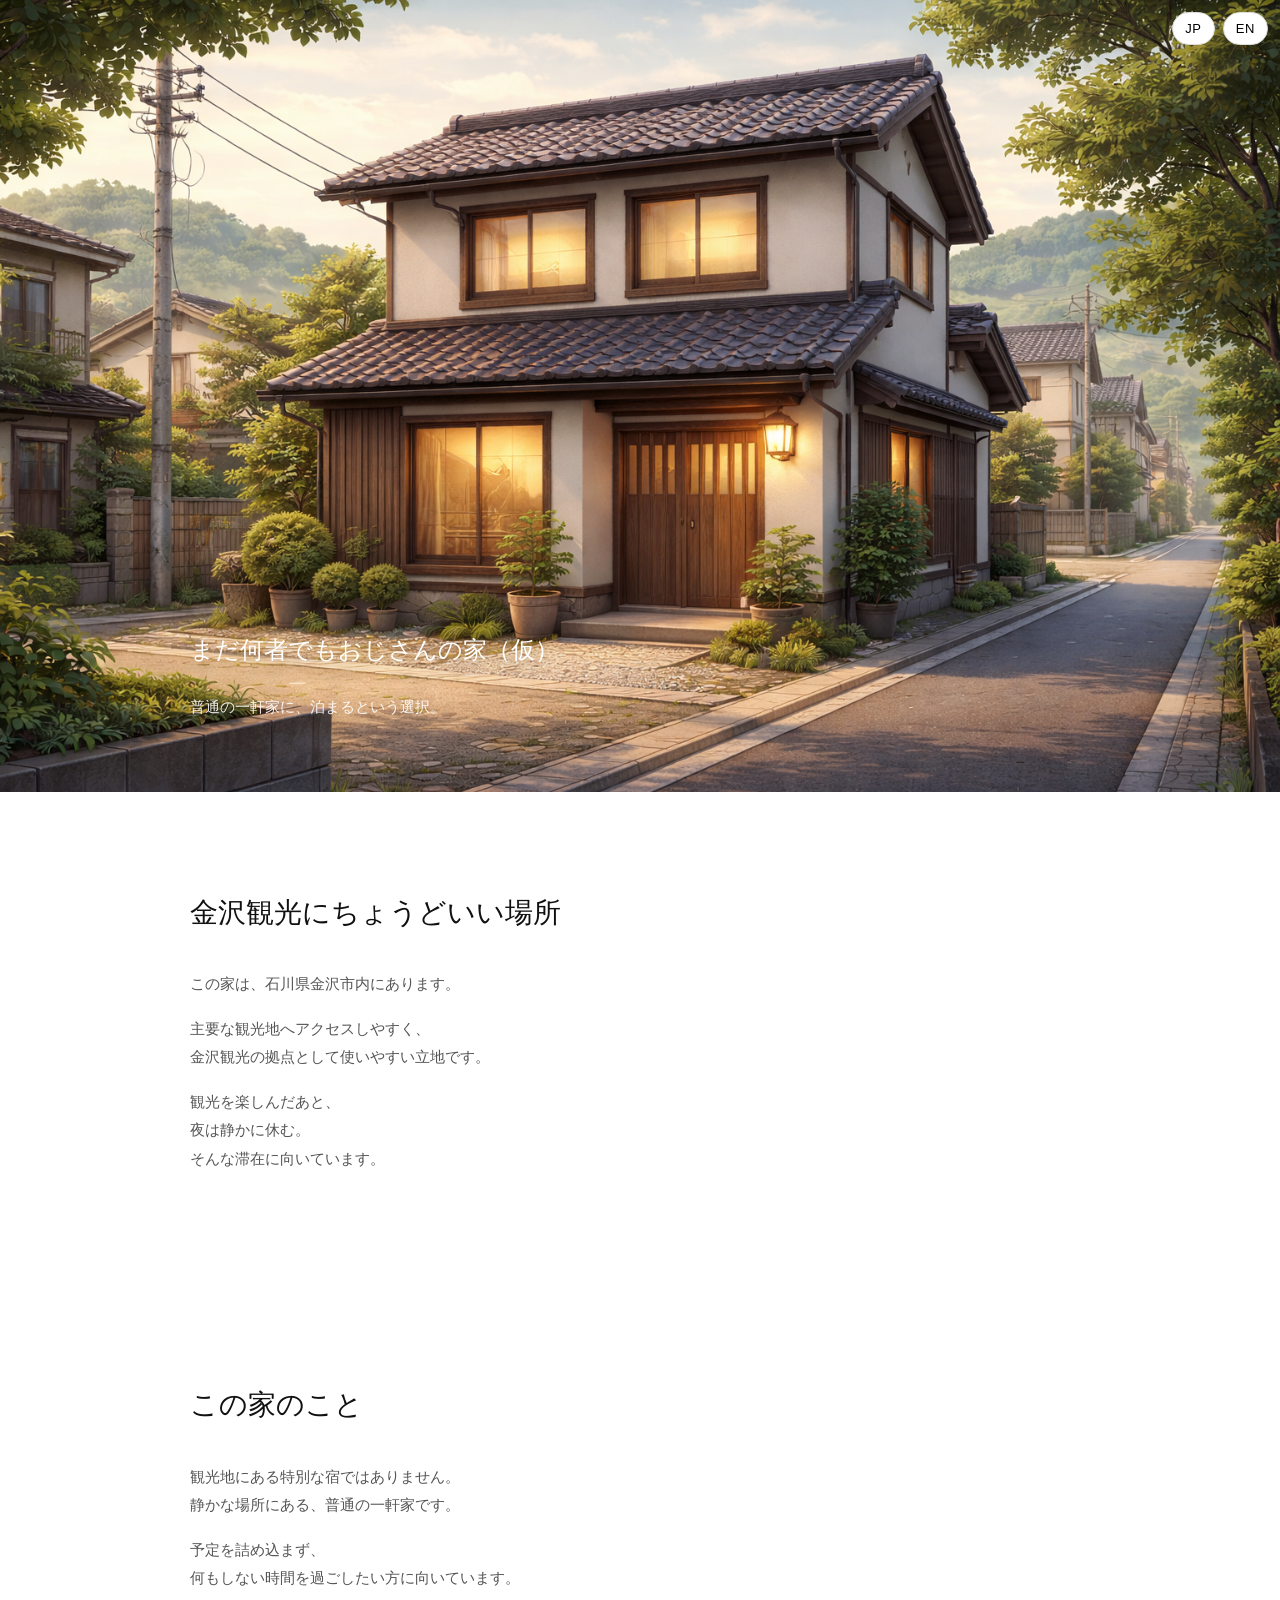
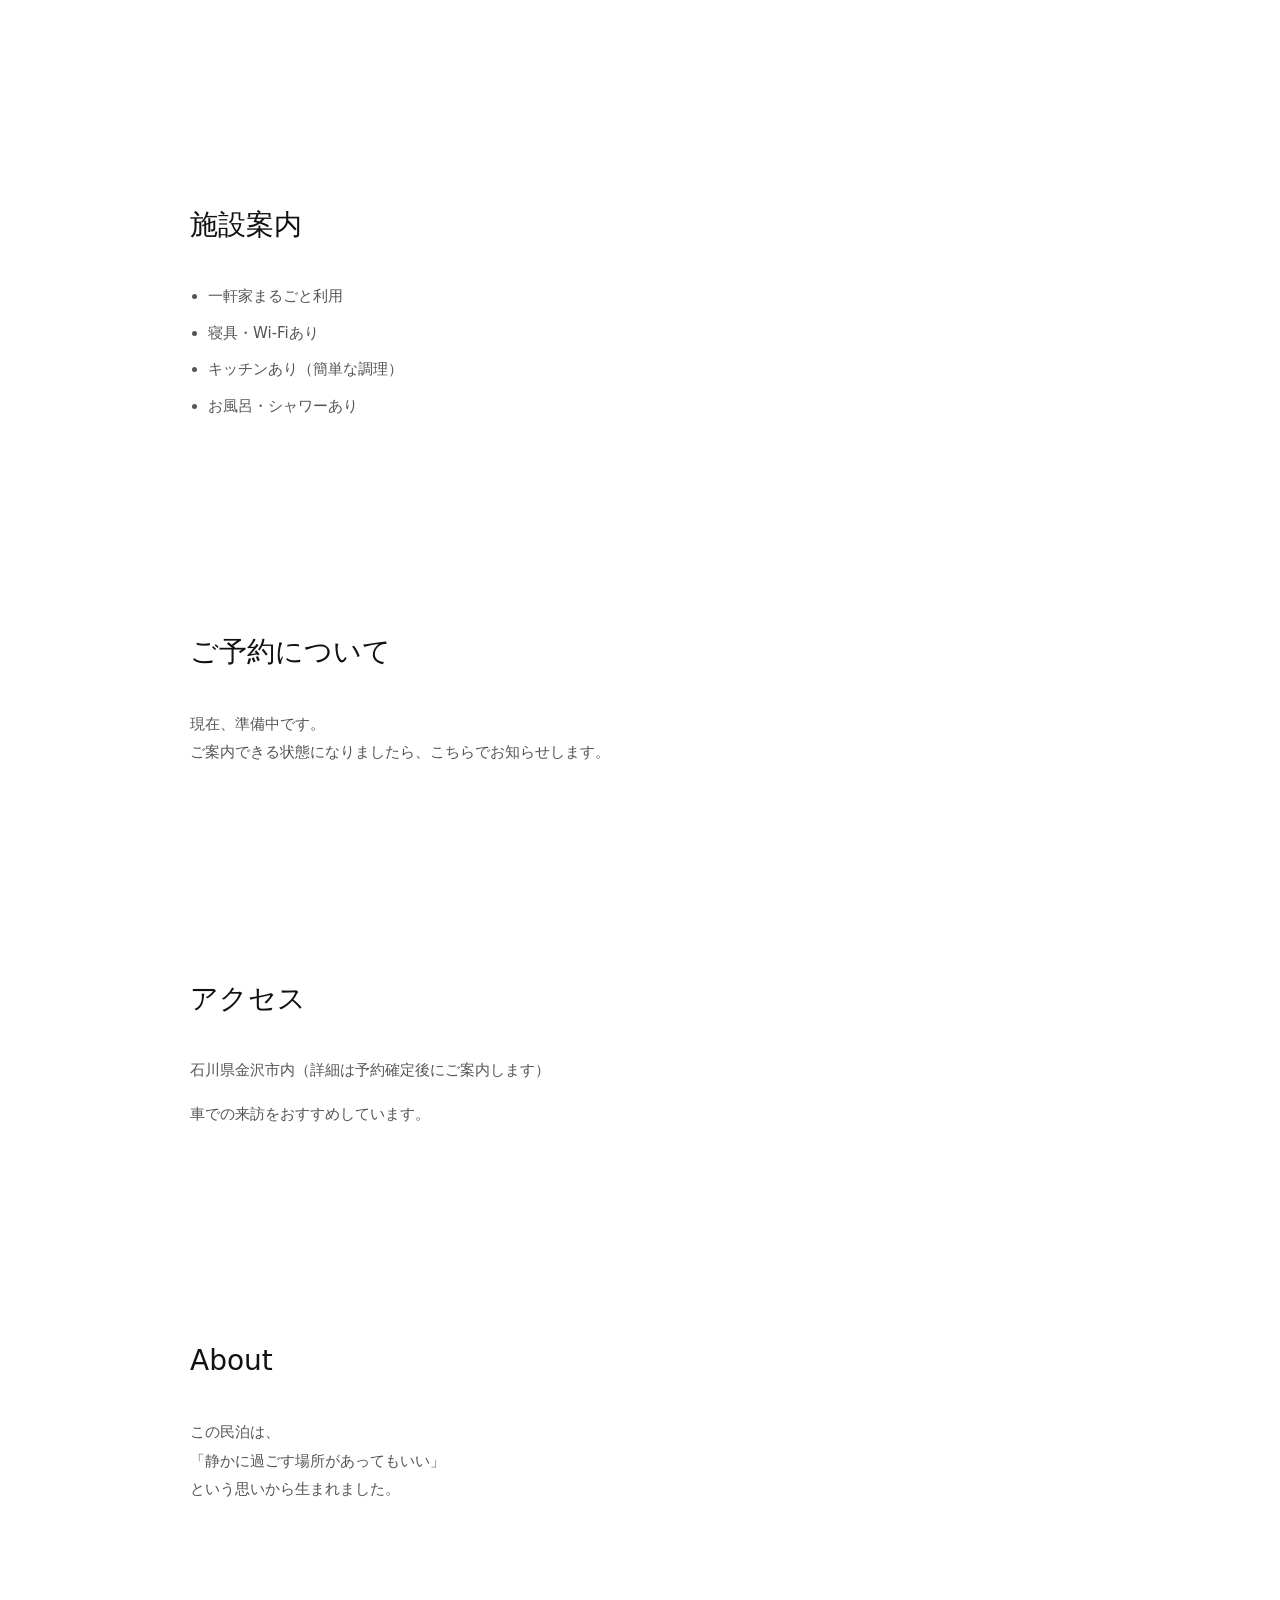
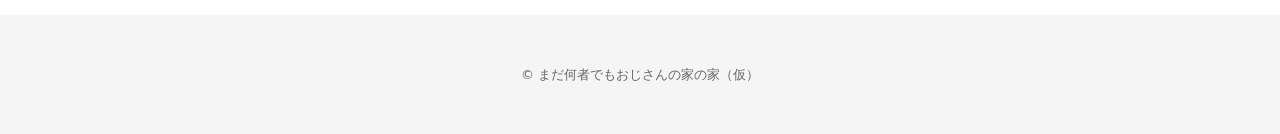
==== index.html @ 6a22f34c "Add files via upload" ====
<!doctype html>
<html lang="ja">
<head>
  <meta charset="utf-8">
  <meta name="viewport" content="width=device-width, initial-scale=1">
  <title>〇〇の家（仮）｜民泊</title>
  <meta name="description" content="金沢観光の拠点に便利な立地。静かに過ごすための一軒家の民泊です。">
  <link rel="stylesheet" href="./style.css">
</head>

<body>

  <!-- 言語切替ボタン -->
  <div class="langbar" aria-label="Language switch">
    <button type="button" data-set-lang="jp">JP</button>
    <button type="button" data-set-lang="en">EN</button>
  </div>

  <!-- =======================
       ① HERO
  ======================== -->
  <section class="hero" data-lang="jp">
    <img class="hero__img"
      src="./img/house-view.png"
      alt="建物の外観">
    <div class="hero__overlay">
      <div class="hero__content">
        <h1>まだ何者でもおじさんの家（仮）</h1>
        <p class="note">普通の一軒家に、泊まるという選択。</p>
      </div>
    </div>
  </section>

  <section class="hero" data-lang="en" hidden>
    <img class="hero__img"
      src="./img/house-view.png"
      alt="Exterior view of the house">
    <div class="hero__overlay">
      <div class="hero__content">
        <h1>House 〇〇 (Temp.)</h1>
        <p class="note">
          A quiet house in Kanazawa —<br>
          a simple place to slow down.
        </p>
      </div>
    </div>
  </section>

  <!-- =======================
       ② LOCATION
  ======================== -->
  <section data-lang="jp">
    <div class="inner">
      <h2>金沢観光にちょうどいい場所</h2>
      <p class="note">この家は、石川県金沢市内にあります。</p>
      <p class="note">
        主要な観光地へアクセスしやすく、<br>
        金沢観光の拠点として使いやすい立地です。
      </p>
      <p class="note">
        観光を楽しんだあと、<br>
        夜は静かに休む。<br>
        そんな滞在に向いています。
      </p>
    </div>
  </section>

  <section data-lang="en" hidden>
    <div class="inner">
      <h2>Convenient location in Kanazawa</h2>
      <p class="note">Located in Kanazawa city, Ishikawa.</p>
      <p class="note">
        Easy access to major sightseeing spots,<br>
        making it a great base for exploring Kanazawa.
      </p>
      <p class="note">
        Enjoy sightseeing during the day,<br>
        and relax quietly at night.
      </p>
    </div>
  </section>

  <!-- =======================
       ③ ABOUT THE HOUSE
  ======================== -->
  <section data-lang="jp">
    <div class="inner">
      <h2>この家のこと</h2>
      <p class="note">
        観光地にある特別な宿ではありません。<br>
        静かな場所にある、普通の一軒家です。
      </p>
      <p class="note">
        予定を詰め込まず、<br>
        何もしない時間を過ごしたい方に向いています。
      </p>
    </div>
  </section>

  <section data-lang="en" hidden>
    <div class="inner">
      <h2>About the house</h2>
      <p class="note">
        This is not a special tourist accommodation.<br>
        It is a quiet, ordinary house.
      </p>
      <p class="note">
        Best suited for guests who prefer a slow stay,<br>
        without packed schedules.
      </p>
    </div>
  </section>

  <!-- =======================
       ④ FACILITIES
  ======================== -->
  <section data-lang="jp">
    <div class="inner">
      <h2>施設案内</h2>
      <ul class="note">
        <li>一軒家まるごと利用</li>
        <li>寝具・Wi-Fiあり</li>
        <li>キッチンあり（簡単な調理）</li>
        <li>お風呂・シャワーあり</li>
      </ul>
    </div>
  </section>

  <section data-lang="en" hidden>
    <div class="inner">
      <h2>Facilities</h2>
      <ul class="note">
        <li>Entire house</li>
        <li>Bedding and Wi-Fi available</li>
        <li>Kitchen (for simple cooking)</li>
        <li>Bath / shower</li>
      </ul>
    </div>
  </section>

  <!-- =======================
       ⑤ BOOKING
  ======================== -->
  <section data-lang="jp">
    <div class="inner">
      <h2>ご予約について</h2>
      <p class="note">
        現在、準備中です。<br>
        ご案内できる状態になりましたら、こちらでお知らせします。
      </p>
    </div>
  </section>

  <section data-lang="en" hidden>
    <div class="inner">
      <h2>Booking</h2>
      <p class="note">
        Currently under preparation.<br>
        Updates will be posted here once booking becomes available.
      </p>
    </div>
  </section>

  <!-- =======================
       ⑥ ACCESS
  ======================== -->
  <section data-lang="jp">
    <div class="inner">
      <h2>アクセス</h2>
      <p class="note">石川県金沢市内（詳細は予約確定後にご案内します）</p>
      <p class="note">車での来訪をおすすめしています。</p>
    </div>
  </section>

  <section data-lang="en" hidden>
    <div class="inner">
      <h2>Access</h2>
      <p class="note">
        Located in Kanazawa city, Ishikawa.<br>
        Detailed address will be provided after booking confirmation.
      </p>
      <p class="note">We recommend arriving by car.</p>
    </div>
  </section>

  <!-- =======================
       ⑦ ABOUT (STORY)
  ======================== -->
  <section data-lang="jp">
    <div class="inner">
      <h2>About</h2>
      <p class="note">
        この民泊は、<br>
        「静かに過ごす場所があってもいい」<br>
        という思いから生まれました。
      </p>
    </div>
  </section>

  <section data-lang="en" hidden>
    <div class="inner">
      <h2>About</h2>
      <p class="note">
        This stay was created with a simple idea:<br>
        that having a quiet place to slow down matters.
      </p>
    </div>
  </section>

  <footer data-lang="jp">© まだ何者でもおじさんの家の家（仮）</footer>
  <footer data-lang="en" hidden>© House 〇〇 (Temp.)</footer>

  <script src="./script.js" defer></script>
</body>
</html>
---- style.css ----
/* =====================
   Base
===================== */
body {
  margin: 0;
  font-family: system-ui, -apple-system, "Noto Sans JP", sans-serif;
  line-height: 1.8;
  color: #111;
}

/* hidden を確実に効かせる */
[hidden] {
  display: none !important;
}

.inner {
  max-width: 900px;
  margin: 0 auto;
  width: 100%;
}

h1, h2 {
  margin-top: 0;
  font-weight: 500;
}

/* =====================
   Sections (rhythm)
===================== */
section {
  min-height: auto;
  padding: 96px 24px;
  display: flex;
  align-items: center;
}

@media (max-width: 768px) {
  section {
    padding: 64px 20px;
  }
}

section:nth-of-type(even) {
  background-color: #fafafa;
}

/* =====================
   Hero
===================== */
.hero {
  position: relative;
  padding: 0;
  background: #eee;
}

.hero__img {
  width: 100%;
  height: 88vh;           /* 80vhでもOK。ちょい迫力出すなら88vh */
  object-fit: cover;
  display: block;
}

.hero__overlay {
  position: absolute;
  inset: 0;
  display: flex;
  align-items: flex-end;   /* 下寄せが“旅館っぽい” */
  padding: 56px 24px;
}

.hero__content {
  max-width: 900px;
  margin: 0 auto;
  width: 100%;
  color: #fff;
  text-shadow: 0 8px 24px rgba(0,0,0,.35);
}

.hero__content .note {
  color: rgba(255,255,255,.9);
  max-width: 640px;
}


/* =====================
   Typography
===================== */
h2 {
  font-size: clamp(22px, 3vw, 28px);
  margin-bottom: 32px;
}

.note {
  color: #555;
  max-width: 640px;
  font-size: 15px;
  line-height: 1.9;
}

.note + .note {
  margin-top: 16px;
}

/* =====================
   Lists
===================== */
ul.note {
  padding-left: 1.2em;
}

ul.note li {
  margin-bottom: 8px;
}

/* =====================
   Language switch
===================== */
.langbar {
  position: fixed;
  top: 12px;
  right: 12px;
  z-index: 999;
  display: flex;
  gap: 8px;
}

.langbar button {
  padding: 8px 12px;
  border: 1px solid #ddd;
  background: #fff;
  border-radius: 999px;
  cursor: pointer;
  font-size: 13px;
  letter-spacing: 0.05em;
}

.langbar button.active {
  border-color: #111;
  background: #111;
  color: #fff;
}

/* =====================
   Footer
===================== */
footer {
  padding: 48px 24px;
  text-align: center;
  color: #666;
  font-size: 13px;
  background: #f5f5f5;
}
.section__img{
  width: 100%;
  height: 320px;
  object-fit: cover;
  border-radius: 16px;
  margin: 24px 0 28px;
  display: block;
}
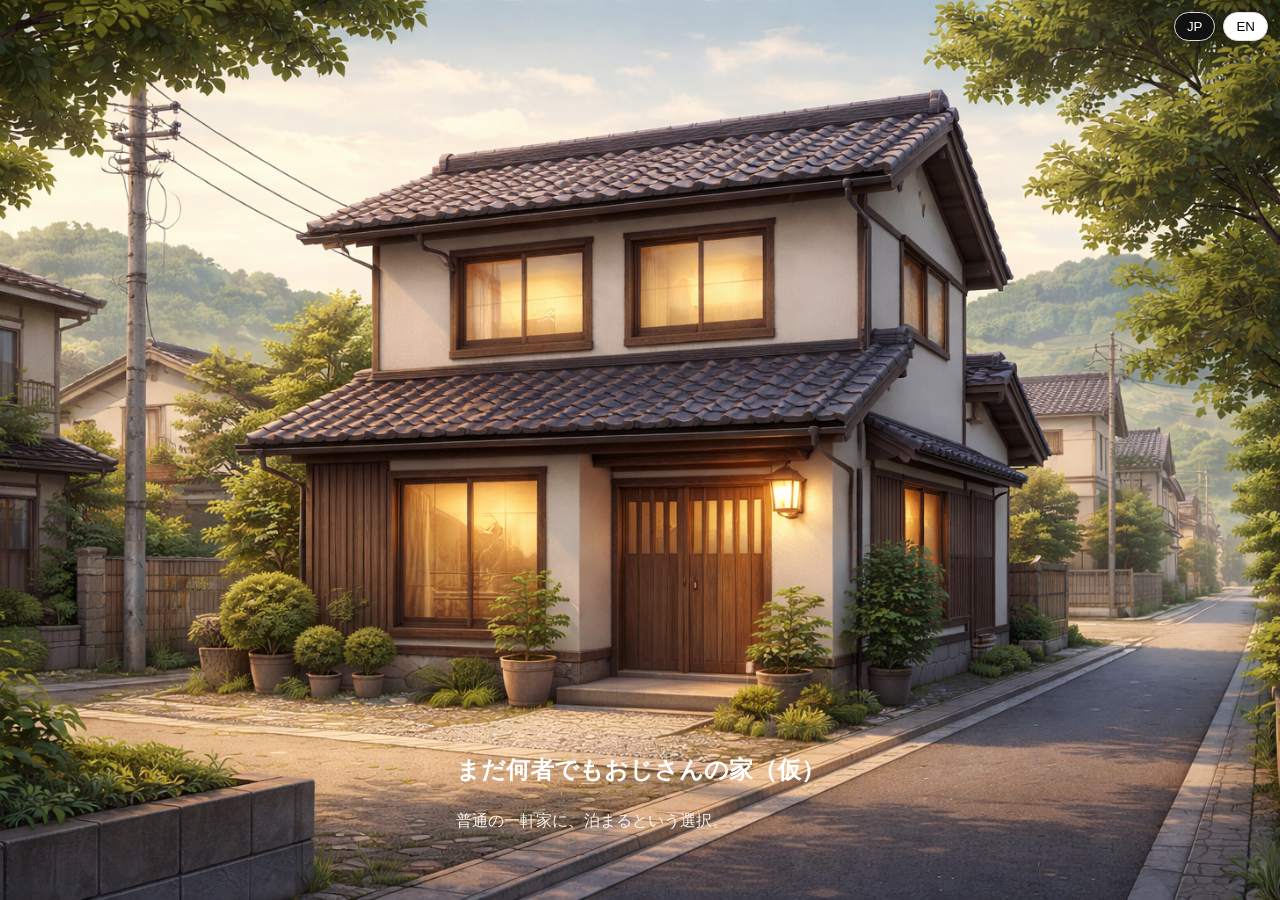
==== commit a7a6dd7d: "Add files via upload" ====
--- a/index.html
+++ b/index.html
@@ -10,206 +10,140 @@
 
 <body>
 
-  <!-- 言語切替ボタン -->
-  <div class="langbar" aria-label="Language switch">
-    <button type="button" data-set-lang="jp">JP</button>
-    <button type="button" data-set-lang="en">EN</button>
+  <!-- 言語切替（固定UI） -->
+  <div class="langbar">
+    <button type="button" data-lang-btn="jp" class="active">JP</button>
+    <button type="button" data-lang-btn="en">EN</button>
   </div>
 
-  <!-- =======================
-       ① HERO
-  ======================== -->
-  <section class="hero" data-lang="jp">
-    <img class="hero__img"
-      src="./img/house-view.png"
-      alt="建物の外観">
-    <div class="hero__overlay">
-      <div class="hero__content">
-        <h1>まだ何者でもおじさんの家（仮）</h1>
-        <p class="note">普通の一軒家に、泊まるという選択。</p>
+  <!-- スクロール & snap の器 -->
+  <main class="snap">
+
+    <!-- HERO -->
+    <section class="hero snap-section">
+      <img class="hero__img" src="./img/house-view.png" alt="建物の外観">
+      <div class="hero__overlay">
+        <div class="hero__content">
+          <h1>
+            <span data-lang="jp">まだ何者でもおじさんの家（仮）</span>
+            <span data-lang="en" hidden>House 〇〇 (Temp.)</span>
+          </h1>
+          <p class="note">
+            <span data-lang="jp">普通の一軒家に、泊まるという選択。</span>
+            <span data-lang="en" hidden>A quiet house in Kanazawa.</span>
+          </p>
+        </div>
       </div>
-    </div>
-  </section>
+    </section>
 
-  <section class="hero" data-lang="en" hidden>
-    <img class="hero__img"
-      src="./img/house-view.png"
-      alt="Exterior view of the house">
-    <div class="hero__overlay">
-      <div class="hero__content">
-        <h1>House 〇〇 (Temp.)</h1>
+    <!-- LOCATION -->
+    <section class="location-hero snap-section">
+      <img class="location-hero__img" src="./img/kanazawa-location.png" alt="金沢観光地アクセス">
+      <div class="location-hero__content">
+        <h2>
+          <span data-lang="jp">金沢観光にちょうどいい場所</span>
+          <span data-lang="en" hidden>Convenient location in Kanazawa</span>
+        </h2>
         <p class="note">
-          A quiet house in Kanazawa —<br>
-          a simple place to slow down.
+          <span data-lang="jp">観光のあと、静かに休むための場所。</span>
+          <span data-lang="en" hidden>A quiet base after sightseeing.</span>
         </p>
       </div>
-    </div>
-  </section>
+    </section>
 
-  <!-- =======================
-       ② LOCATION
-  ======================== -->
-  <section data-lang="jp">
-    <div class="inner">
-      <h2>金沢観光にちょうどいい場所</h2>
-      <p class="note">この家は、石川県金沢市内にあります。</p>
-      <p class="note">
-        主要な観光地へアクセスしやすく、<br>
-        金沢観光の拠点として使いやすい立地です。
-      </p>
-      <p class="note">
-        観光を楽しんだあと、<br>
-        夜は静かに休む。<br>
-        そんな滞在に向いています。
-      </p>
-    </div>
-  </section>
+    <!-- ABOUT -->
+    <section class="snap-section" id="about">
+      <div class="about-grid">
 
-  <section data-lang="en" hidden>
-    <div class="inner">
-      <h2>Convenient location in Kanazawa</h2>
-      <p class="note">Located in Kanazawa city, Ishikawa.</p>
-      <p class="note">
-        Easy access to major sightseeing spots,<br>
-        making it a great base for exploring Kanazawa.
-      </p>
-      <p class="note">
-        Enjoy sightseeing during the day,<br>
-        and relax quietly at night.
-      </p>
-    </div>
-  </section>
+        <!-- 左上：文章① -->
+        <div class="about-cell about-text about-text--intro">
+          <h2>About</h2>
+          <p class="note">
+            この民泊は、<br>
+            「静かに過ごす場所があってもいい」<br>
+            という思いから生まれました。
+          </p>
+          <p class="note">
+            観光地の中心にある宿でも、<br>
+            特別な体験ができる宿でもありません。
+          </p>
+        </div>
 
-  <!-- =======================
-       ③ ABOUT THE HOUSE
-  ======================== -->
-  <section data-lang="jp">
-    <div class="inner">
-      <h2>この家のこと</h2>
-      <p class="note">
-        観光地にある特別な宿ではありません。<br>
-        静かな場所にある、普通の一軒家です。
-      </p>
-      <p class="note">
-        予定を詰め込まず、<br>
-        何もしない時間を過ごしたい方に向いています。
-      </p>
-    </div>
-  </section>
+        <!-- 右上：画像（ダイニング・キッチン） -->
+        <div class="about-cell about-media">
+          <img src="./img/about-dining-kitchen.png" alt="ダイニング・キッチンのイメージ">
+        </div>
 
-  <section data-lang="en" hidden>
-    <div class="inner">
-      <h2>About the house</h2>
-      <p class="note">
-        This is not a special tourist accommodation.<br>
-        It is a quiet, ordinary house.
-      </p>
-      <p class="note">
-        Best suited for guests who prefer a slow stay,<br>
-        without packed schedules.
-      </p>
-    </div>
-  </section>
+        <!-- 左下：画像（和室・リビング） -->
+        <div class="about-cell about-media">
+          <img src="./img/about-living-room.png" alt="和室とリビングのイメージ">
+        </div>
 
-  <!-- =======================
-       ④ FACILITIES
-  ======================== -->
-  <section data-lang="jp">
-    <div class="inner">
-      <h2>施設案内</h2>
-      <ul class="note">
-        <li>一軒家まるごと利用</li>
-        <li>寝具・Wi-Fiあり</li>
-        <li>キッチンあり（簡単な調理）</li>
-        <li>お風呂・シャワーあり</li>
-      </ul>
-    </div>
-  </section>
+        <!-- 右下：文章② -->
+        <div class="about-cell about-text about-text--outro">
+          <p class="note">
+            予定を詰め込みすぎず、<br>
+            何もしない時間を大切にしたい方に<br>
+            向いています。
+          </p>
+          <p class="note">
+            にぎやかな場所や、<br>
+            常に外出を予定している方には、<br>
+            合わないかもしれません。
+          </p>
+        </div>
 
-  <section data-lang="en" hidden>
-    <div class="inner">
-      <h2>Facilities</h2>
-      <ul class="note">
-        <li>Entire house</li>
-        <li>Bedding and Wi-Fi available</li>
-        <li>Kitchen (for simple cooking)</li>
-        <li>Bath / shower</li>
-      </ul>
-    </div>
-  </section>
+      </div>
+    </section>
 
-  <!-- =======================
-       ⑤ BOOKING
-  ======================== -->
-  <section data-lang="jp">
-    <div class="inner">
-      <h2>ご予約について</h2>
-      <p class="note">
-        現在、準備中です。<br>
-        ご案内できる状態になりましたら、こちらでお知らせします。
-      </p>
-    </div>
-  </section>
+    <!-- FACILITIES -->
+    <section class="snap-section">
+      <div class="inner">
+        <h2>
+          <span data-lang="jp">施設案内</span>
+          <span data-lang="en" hidden>Facilities</span>
+        </h2>
 
-  <section data-lang="en" hidden>
-    <div class="inner">
-      <h2>Booking</h2>
-      <p class="note">
-        Currently under preparation.<br>
-        Updates will be posted here once booking becomes available.
-      </p>
-    </div>
-  </section>
+        <ul class="note" data-lang="jp">
+          <li>一軒家まるごと</li>
+          <li>Wi-Fiあり</li>
+          <li>キッチンあり</li>
+          <li>浴室あり</li>
+        </ul>
 
-  <!-- =======================
-       ⑥ ACCESS
-  ======================== -->
-  <section data-lang="jp">
-    <div class="inner">
-      <h2>アクセス</h2>
-      <p class="note">石川県金沢市内（詳細は予約確定後にご案内します）</p>
-      <p class="note">車での来訪をおすすめしています。</p>
-    </div>
-  </section>
+        <ul class="note" data-lang="en" hidden>
+          <li>Entire house</li>
+          <li>Wi-Fi</li>
+          <li>Kitchen</li>
+          <li>Bathroom</li>
+        </ul>
+      </div>
+    </section>
 
-  <section data-lang="en" hidden>
-    <div class="inner">
-      <h2>Access</h2>
-      <p class="note">
-        Located in Kanazawa city, Ishikawa.<br>
-        Detailed address will be provided after booking confirmation.
-      </p>
-      <p class="note">We recommend arriving by car.</p>
-    </div>
-  </section>
+    <!-- FOOTER -->
+    <footer class="snap-section">
+      <p data-lang="jp">© まだ何者でもおじさんの家（仮）</p>
+      <p data-lang="en" hidden>© House 〇〇 (Temp.)</p>
+    </footer>
 
-  <!-- =======================
-       ⑦ ABOUT (STORY)
-  ======================== -->
-  <section data-lang="jp">
-    <div class="inner">
-      <h2>About</h2>
-      <p class="note">
-        この民泊は、<br>
-        「静かに過ごす場所があってもいい」<br>
-        という思いから生まれました。
-      </p>
-    </div>
-  </section>
+  </main>
 
-  <section data-lang="en" hidden>
-    <div class="inner">
-      <h2>About</h2>
-      <p class="note">
-        This stay was created with a simple idea:<br>
-        that having a quiet place to slow down matters.
-      </p>
-    </div>
-  </section>
+  <script>
+    // 言語切替（最小）
+    const btns = document.querySelectorAll("[data-lang-btn]");
+    const targets = document.querySelectorAll("[data-lang]");
 
-  <footer data-lang="jp">© まだ何者でもおじさんの家の家（仮）</footer>
-  <footer data-lang="en" hidden>© House 〇〇 (Temp.)</footer>
+    btns.forEach(btn => {
+      btn.addEventListener("click", () => {
+        const lang = btn.dataset.langBtn;
+        btns.forEach(b => b.classList.remove("active"));
+        btn.classList.add("active");
+        targets.forEach(el => {
+          el.hidden = el.dataset.lang !== lang;
+        });
+      });
+    });
+  </script>
 
-  <script src="./script.js" defer></script>
 </body>
 </html>
--- a/style.css
+++ b/style.css
@@ -1,160 +1,189 @@
-/* =====================
-   Base
-===================== */
+/* ===== Reset ===== */
+* { box-sizing: border-box; }
+html, body { height: 100%; }
 body {
   margin: 0;
   font-family: system-ui, -apple-system, "Noto Sans JP", sans-serif;
-  line-height: 1.8;
   color: #111;
 }
 
-/* hidden を確実に効かせる */
-[hidden] {
-  display: none !important;
+/* ===== Language bar ===== */
+.langbar{
+  position: fixed;
+  top: 12px;
+  right: 12px;
+  z-index: 1000;
+  display: flex;
+  gap: 8px;
+}
+.langbar button{
+  padding: 6px 12px;
+  border-radius: 999px;
+  border: 1px solid #ddd;
+  background: #fff;
+  cursor: pointer;
+}
+.langbar button.active{
+  background: #111;
+  color: #fff;
 }
 
-.inner {
-  max-width: 900px;
-  margin: 0 auto;
-  width: 100%;
+/* ===== Snap system（最小・安定） ===== */
+body{ overflow: hidden; }
+
+.snap{
+  height: 100vh;
+  overflow-y: auto;
+  scroll-snap-type: y mandatory;
 }
 
-h1, h2 {
-  margin-top: 0;
-  font-weight: 500;
-}
-
-/* =====================
-   Sections (rhythm)
-===================== */
-section {
-  min-height: auto;
-  padding: 96px 24px;
+.snap-section{
+  min-height: 100vh;
+  scroll-snap-align: start;
+  scroll-snap-stop: always;
   display: flex;
   align-items: center;
 }
 
-@media (max-width: 768px) {
-  section {
-    padding: 64px 20px;
+/* ===== HERO ===== */
+.hero{ position: relative; }
+.hero__img{
+  width: 100%;
+  height: 100vh;
+  object-fit: cover;
+}
+.hero__overlay{
+  position: absolute;
+  inset: 0;
+  display: flex;
+  align-items: flex-end;
+  padding: 48px 24px;
+}
+.hero__content{
+  max-width: 900px;
+  margin: 0 auto;
+  color: #fff;
+}
+
+/* ===== LOCATION ===== */
+.location-hero{ position: relative; }
+.location-hero__img{
+  width: 100%;
+  height: 100vh;
+  object-fit: cover;
+}
+.location-hero::after{
+  content:"";
+  position:absolute;
+  inset:0;
+  background: rgba(0,0,0,.4);
+}
+.location-hero__content{
+  position:absolute;
+  left:50%;
+  bottom:15%;
+  transform: translateX(-50%);
+  color:#fff;
+  text-align:center;
+  z-index:1;
+}
+
+/* ===== Normal sections ===== */
+.inner{
+  max-width: 900px;
+  margin: 0 auto;
+  padding: 0 24px;
+}
+.note{
+  color:#555;
+  line-height:1.9;
+}
+
+/* ===== Footer ===== */
+footer{
+  justify-content: center;
+  text-align: center;
+  background:#f5f5f5;
+}
+/* STEP 1：写真の上に乗る説明文だけ白にする */
+.hero .note,
+.location-hero .note{
+  color: rgba(255,255,255,0.92);
+}
+/* STEP 5: ABOUT 2枚並び画像 */
+.about-images{
+  display: grid;
+  grid-template-columns: 1fr 1fr;
+  gap: 24px;
+  margin-bottom: 48px;
+}
+
+.about-images img{
+  width: 100%;
+  height: auto;
+  border-radius: 16px;
+  display: block;
+  object-fit: cover;
+}
+
+/* スマホでは縦並び */
+@media (max-width: 768px){
+  .about-images{
+    grid-template-columns: 1fr;
   }
 }
-
-section:nth-of-type(even) {
-  background-color: #fafafa;
+/* STEP 6: ABOUT画像を大きくしてドーン感を出す */
+.about-images{
+  width: min(1200px, 92vw);
+  margin-left: auto;
+  margin-right: auto;
+}
+/* STEP 8: ABOUTを2×2で1画面に配置 */
+#about{
+  padding: 0;               /* snap-section共通の余白を打ち消す */
+  align-items: stretch;     /* 中央寄せをやめる（about-gridが全高を使う） */
 }
 
-/* =====================
-   Hero
-===================== */
-.hero {
-  position: relative;
-  padding: 0;
-  background: #eee;
+/* 2×2グリッド本体 */
+.about-grid{
+  width: min(1200px, 92vw);
+  margin: 0 auto;
+  height: 100vh;            /* 1画面に収める */
+  display: grid;
+  grid-template-columns: 1fr 1fr;
+  grid-template-rows: 1fr 1fr;
+  gap: 24px;
+  padding: 72px 0;          /* 上下の気持ちいい余白 */
 }
 
-.hero__img {
+/* 各マス共通 */
+.about-cell{
+  border-radius: 16px;
+  overflow: hidden;
+}
+
+/* 文章マス */
+.about-text{
+  display: flex;
+  flex-direction: column;
+  justify-content: center;
+  padding: 24px;
+}
+
+/* 画像マス */
+.about-media img{
   width: 100%;
-  height: 88vh;           /* 80vhでもOK。ちょい迫力出すなら88vh */
+  height: 100%;
   object-fit: cover;
   display: block;
 }
 
-.hero__overlay {
-  position: absolute;
-  inset: 0;
-  display: flex;
-  align-items: flex-end;   /* 下寄せが“旅館っぽい” */
-  padding: 56px 24px;
+/* スマホは縦積み（崩れないように） */
+@media (max-width: 768px){
+  .about-grid{
+    height: auto;
+    grid-template-columns: 1fr;
+    grid-template-rows: auto;
+    padding: 48px 0;
+  }
 }
-
-.hero__content {
-  max-width: 900px;
-  margin: 0 auto;
-  width: 100%;
-  color: #fff;
-  text-shadow: 0 8px 24px rgba(0,0,0,.35);
-}
-
-.hero__content .note {
-  color: rgba(255,255,255,.9);
-  max-width: 640px;
-}
-
-
-/* =====================
-   Typography
-===================== */
-h2 {
-  font-size: clamp(22px, 3vw, 28px);
-  margin-bottom: 32px;
-}
-
-.note {
-  color: #555;
-  max-width: 640px;
-  font-size: 15px;
-  line-height: 1.9;
-}
-
-.note + .note {
-  margin-top: 16px;
-}
-
-/* =====================
-   Lists
-===================== */
-ul.note {
-  padding-left: 1.2em;
-}
-
-ul.note li {
-  margin-bottom: 8px;
-}
-
-/* =====================
-   Language switch
-===================== */
-.langbar {
-  position: fixed;
-  top: 12px;
-  right: 12px;
-  z-index: 999;
-  display: flex;
-  gap: 8px;
-}
-
-.langbar button {
-  padding: 8px 12px;
-  border: 1px solid #ddd;
-  background: #fff;
-  border-radius: 999px;
-  cursor: pointer;
-  font-size: 13px;
-  letter-spacing: 0.05em;
-}
-
-.langbar button.active {
-  border-color: #111;
-  background: #111;
-  color: #fff;
-}
-
-/* =====================
-   Footer
-===================== */
-footer {
-  padding: 48px 24px;
-  text-align: center;
-  color: #666;
-  font-size: 13px;
-  background: #f5f5f5;
-}
-.section__img{
-  width: 100%;
-  height: 320px;
-  object-fit: cover;
-  border-radius: 16px;
-  margin: 24px 0 28px;
-  display: block;
-}
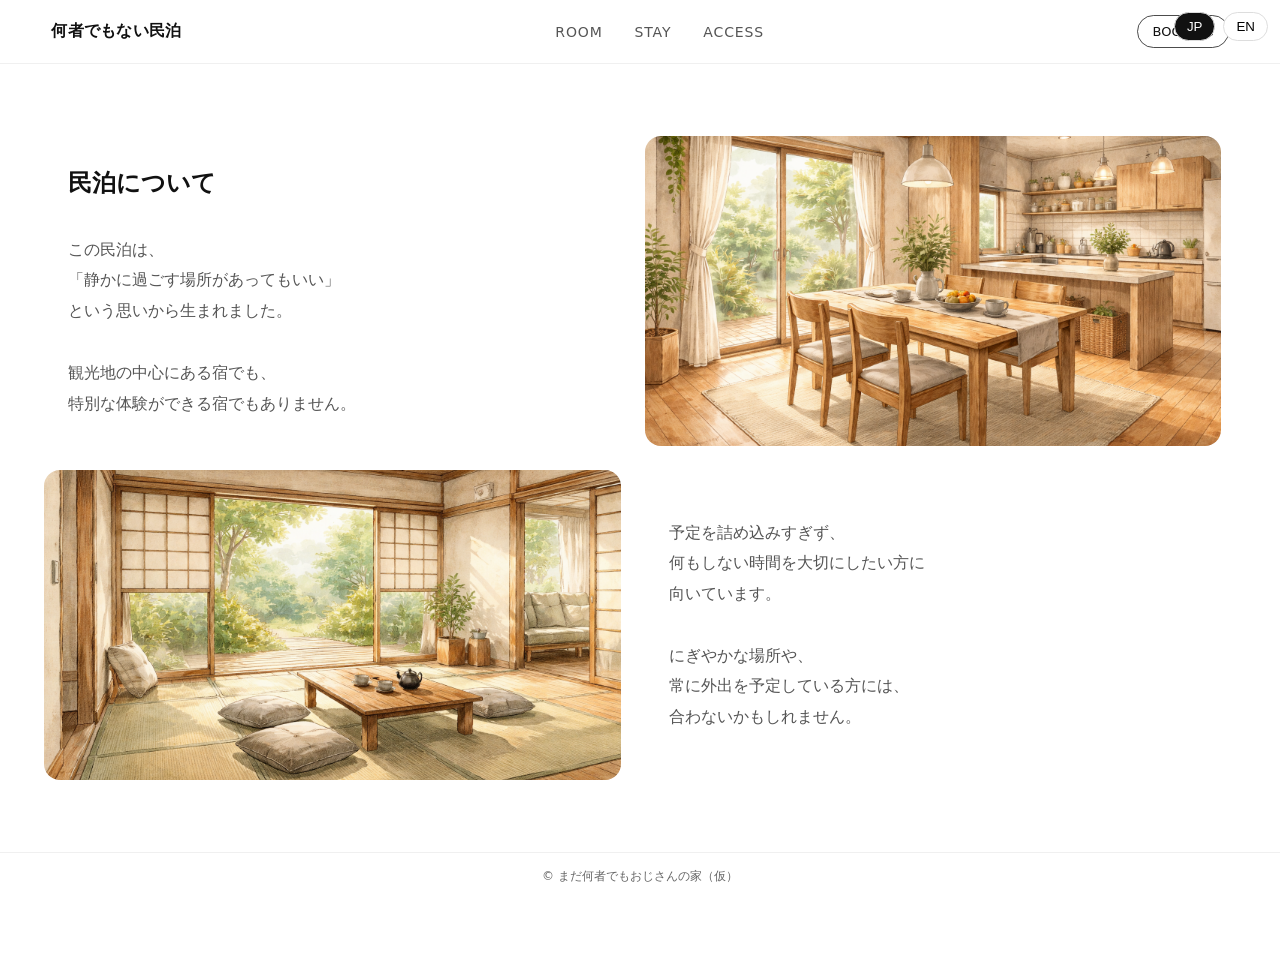
==== commit f1fdf0e3: "Add files via upload" ====
--- a/index.html
+++ b/index.html
@@ -9,24 +9,40 @@
 </head>
 
 <body>
-
-  <!-- 言語切替（固定UI） -->
-  <div class="langbar">
+  <!-- Header -->
+  <header class="site-header">
+    <div class="header-inner">
+      <a class="brand" href="#top">
+        <span data-lang="jp">何者でもない民泊</span>
+        <span data-lang="en" hidden>Nameless Stay</span>
+      </a>
+
+      <nav class="gnav" aria-label="Primary">
+        <a href="#room">ROOM</a>
+        <a href="#stay">STAY</a>
+        <a href="#access">ACCESS</a>
+      </nav>
+
+      <a class="cta" href="./booking.html">BOOKING</a>
+    </div>
+  </header>
+
+  <!-- Language switch -->
+  <div class="langbar" aria-label="Language switch">
     <button type="button" data-lang-btn="jp" class="active">JP</button>
     <button type="button" data-lang-btn="en">EN</button>
   </div>
 
-  <!-- スクロール & snap の器 -->
+  <!-- Snap container -->
   <main class="snap">
-
     <!-- HERO -->
-    <section class="hero snap-section">
+    <section class="hero snap-section" id="top">
       <img class="hero__img" src="./img/house-view.png" alt="建物の外観">
       <div class="hero__overlay">
         <div class="hero__content">
           <h1>
             <span data-lang="jp">まだ何者でもおじさんの家（仮）</span>
-            <span data-lang="en" hidden>House 〇〇 (Temp.)</span>
+            <span data-lang="en" hidden>A Simple House Run by Ordinary People</span>
           </h1>
           <p class="note">
             <span data-lang="jp">普通の一軒家に、泊まるという選択。</span>
@@ -37,7 +53,7 @@
     </section>
 
     <!-- LOCATION -->
-    <section class="location-hero snap-section">
+    <section class="location-hero snap-section" id="location">
       <img class="location-hero__img" src="./img/kanazawa-location.png" alt="金沢観光地アクセス">
       <div class="location-hero__content">
         <h2>
@@ -54,50 +70,297 @@
     <!-- ABOUT -->
     <section class="snap-section" id="about">
       <div class="about-grid">
-
-        <!-- 左上：文章① -->
-        <div class="about-cell about-text about-text--intro">
-          <h2>About</h2>
-          <p class="note">
-            この民泊は、<br>
-            「静かに過ごす場所があってもいい」<br>
-            という思いから生まれました。
-          </p>
-          <p class="note">
-            観光地の中心にある宿でも、<br>
-            特別な体験ができる宿でもありません。
-          </p>
-        </div>
-
-        <!-- 右上：画像（ダイニング・キッチン） -->
+        <div class="about-cell about-text">
+          <h2>
+            <span data-lang="jp">民泊について</span>
+            <span data-lang="en" hidden>About</span>
+          </h2>
+
+          <p class="note">
+            <span data-lang="jp">
+              この民泊は、<br>
+              「静かに過ごす場所があってもいい」<br>
+              という思いから生まれました。
+            </span>
+            <span data-lang="en" hidden>
+              This house was created with the idea that<br>
+              it’s okay to have a quiet place to simply stay.
+            </span>
+          </p>
+
+          <p class="note">
+            <span data-lang="jp">
+              観光地の中心にある宿でも、<br>
+              特別な体験ができる宿でもありません。
+            </span>
+            <span data-lang="en" hidden>
+              It is not located in the heart of tourist areas,<br>
+              nor is it a place for special experiences.
+            </span>
+          </p>
+        </div>
+
         <div class="about-cell about-media">
-          <img src="./img/about-dining-kitchen.png" alt="ダイニング・キッチンのイメージ">
-        </div>
-
-        <!-- 左下：画像（和室・リビング） -->
+          <img src="./img/about-dining-kitchen.png" alt="Dining and kitchen area">
+        </div>
+
         <div class="about-cell about-media">
-          <img src="./img/about-living-room.png" alt="和室とリビングのイメージ">
-        </div>
-
-        <!-- 右下：文章② -->
-        <div class="about-cell about-text about-text--outro">
-          <p class="note">
-            予定を詰め込みすぎず、<br>
-            何もしない時間を大切にしたい方に<br>
-            向いています。
-          </p>
-          <p class="note">
-            にぎやかな場所や、<br>
-            常に外出を予定している方には、<br>
-            合わないかもしれません。
-          </p>
-        </div>
-
+          <img src="./img/about-living-room.png" alt="Tatami room and living space">
+        </div>
+
+        <div class="about-cell about-text">
+          <p class="note">
+            <span data-lang="jp">
+              予定を詰め込みすぎず、<br>
+              何もしない時間を大切にしたい方に<br>
+              向いています。
+            </span>
+            <span data-lang="en" hidden>
+              This place suits those who prefer not to overfill their schedules<br>
+              and value time spent doing nothing.
+            </span>
+          </p>
+
+          <p class="note">
+            <span data-lang="jp">
+              にぎやかな場所や、<br>
+              常に外出を予定している方には、<br>
+              合わないかもしれません。
+            </span>
+            <span data-lang="en" hidden>
+              It may not be suitable for those who seek lively places<br>
+              or plan to be out all the time.
+            </span>
+          </p>
+        </div>
+      </div>
+    </section>
+
+    <!-- ROOMS -->
+    <section class="snap-section" id="room">
+      <div class="inner">
+        <h2>
+          <span data-lang="jp">部屋</span>
+          <span data-lang="en" hidden>Rooms</span>
+        </h2>
+
+        <section class="room-item" id="room-ldk">
+          <img class="room-hero" src="./img/room-ldk.png" alt="リビング・ダイニング・キッチン">
+          <h3>
+            <span data-lang="jp">リビング・ダイニング・キッチン</span>
+            <span data-lang="en" hidden>Living, Dining & Kitchen</span>
+          </h3>
+          <p class="note">
+            <span data-lang="jp">
+              この家の中心となるLDKです。
+              観光から戻ったあと、荷物を広げて一息つける空間として
+              静かに過ごせるよう整えています。
+            </span>
+            <span data-lang="en" hidden>
+              This is the heart of the house.
+              A calm and comfortable space where you can relax,
+              unpack your belongings, and take a break after sightseeing.
+            </span>
+          </p>
+        </section>
+
+        <section class="room-item" id="room-washitsu">
+          <img class="room-hero" src="./img/room-washitsu.png" alt="和室">
+          <h3>
+            <span data-lang="jp">和室</span>
+            <span data-lang="en" hidden>Japanese-style Room</span>
+          </h3>
+          <p class="note">
+            <span data-lang="jp">
+              畳のある、静かな和室です。
+              予定を詰め込まず、
+              何もしない時間を過ごしたい方に向いています。
+            </span>
+            <span data-lang="en" hidden>
+              A quiet Japanese-style room with tatami mats.
+              Ideal for guests who want to slow down
+              and enjoy doing nothing.
+            </span>
+          </p>
+        </section>
+
+        <section class="room-item" id="room-bedroom">
+          <img class="room-hero" src="./img/room-bedroom.png" alt="寝室">
+          <h3>
+            <span data-lang="jp">寝室</span>
+            <span data-lang="en" hidden>Bedroom</span>
+          </h3>
+          <p class="note">
+            <span data-lang="jp">
+              夜は静かに休める寝室です。
+              清潔さと落ち着きを大切にし、
+              ゆっくりと体を休められるよう整えています。
+            </span>
+            <span data-lang="en" hidden>
+              A quiet bedroom designed for restful nights.
+              Clean, calm, and comfortable,
+              so you can relax and recharge.
+            </span>
+          </p>
+        </section>
+      </div>
+    </section>
+
+    <!-- STAY -->
+    <section class="snap-section" id="stay">
+      <div class="stay-split">
+        <div class="stay-media">
+          <img src="./img/stay-quiet.png" alt="静かな時間を過ごすための空間">
+        </div>
+
+        <div class="stay-content">
+          <div class="inner">
+            <h2>
+              <span data-lang="jp">滞在</span>
+              <span data-lang="en" hidden>Stay</span>
+            </h2>
+
+            <div class="stay-item">
+              <h3>
+                <span data-lang="jp">ただいま</span>
+                <span data-lang="en" hidden>Come back</span>
+              </h3>
+              <p class="note">
+                <span data-lang="jp">
+                  観光から戻ったあと、この家は「一度立ち止まる場所」になります。<br>
+                  靴を脱いで、荷物を置いて、次の予定を急いで決めなくても大丈夫です。
+                </span>
+                <span data-lang="en" hidden>
+                  After sightseeing, this house becomes a place to pause.<br>
+                  Take off your shoes, drop your bags, and slow down.
+                </span>
+              </p>
+            </div>
+
+            <div class="stay-item">
+              <h3>
+                <span data-lang="jp">何もしない</span>
+                <span data-lang="en" hidden>Do nothing</span>
+              </h3>
+              <p class="note">
+                <span data-lang="jp">
+                  予定を詰め込まなくても、この家で過ごす時間があります。<br>
+                  畳に座ったり、窓の外を眺めたり。何もしない時間も、滞在の一部です。
+                </span>
+                <span data-lang="en" hidden>
+                  You don’t have to fill your schedule.<br>
+                  Sit on tatami, watch outside—doing nothing is part of the stay.
+                </span>
+              </p>
+            </div>
+
+            <div class="stay-item">
+              <h3>
+                <span data-lang="jp">また出かける</span>
+                <span data-lang="en" hidden>Go out again</span>
+              </h3>
+              <p class="note">
+                <span data-lang="jp">
+                  朝は、静かに準備をして出かけられます。<br>
+                  観光の拠点として、毎日ここに戻ってこられる安心感があります。
+                </span>
+                <span data-lang="en" hidden>
+                  In the morning, you can prepare quietly and head out.<br>
+                  It’s a calm base you can return to each day.
+                </span>
+              </p>
+            </div>
+          </div>
+        </div>
+      </div>
+    </section>
+
+    <!-- ACCESS -->
+    <section class="snap-section" id="access">
+      <div class="inner access">
+        <header class="access-head">
+          <h2>
+            <span data-lang="jp">アクセス</span>
+            <span data-lang="en" hidden>Access</span>
+          </h2>
+          <p class="note">
+            <span data-lang="jp">金沢観光の拠点として、移動しやすい場所です。</span>
+            <span data-lang="en" hidden>A convenient base for exploring Kanazawa.</span>
+          </p>
+        </header>
+
+        <div class="access-grid">
+          <div class="access-cards">
+            <section class="access-card">
+              <h3>
+                <span data-lang="jp">最寄り</span>
+                <span data-lang="en" hidden>Nearest</span>
+              </h3>
+              <ul class="note access-list">
+                <li>
+                  <span data-lang="jp">バス停：〇〇（徒歩〇分）</span>
+                  <span data-lang="en" hidden>Bus stop: XX (X min walk)</span>
+                </li>
+                <li>
+                  <span data-lang="jp">コンビニ：〇〇（徒歩〇分）</span>
+                  <span data-lang="en" hidden>Convenience store: XX (X min walk)</span>
+                </li>
+              </ul>
+            </section>
+
+            <section class="access-card">
+              <h3>
+                <span data-lang="jp">主要スポットまで</span>
+                <span data-lang="en" hidden>To major spots</span>
+              </h3>
+              <ul class="note access-list">
+                <li>
+                  <span data-lang="jp">金沢駅：〇分</span>
+                  <span data-lang="en" hidden>Kanazawa Station: X min</span>
+                </li>
+                <li>
+                  <span data-lang="jp">兼六園：〇分</span>
+                  <span data-lang="en" hidden>Kenrokuen: X min</span>
+                </li>
+                <li>
+                  <span data-lang="jp">ひがし茶屋街：〇分</span>
+                  <span data-lang="en" hidden>Higashi Chaya District: X min</span>
+                </li>
+              </ul>
+            </section>
+
+            <section class="access-card">
+              <h3>
+                <span data-lang="jp">駐車・チェックイン</span>
+                <span data-lang="en" hidden>Parking & check-in</span>
+              </h3>
+              <p class="note">
+                <span data-lang="jp">駐車：〇〇（台数 / 料金）／チェックイン：〇〇</span>
+                <span data-lang="en" hidden>Parking: XX / Check-in: XX</span>
+              </p>
+            </section>
+          </div>
+
+          <div class="access-map" aria-label="Map">
+            <div class="access-map__box">
+              <iframe
+                src="https://www.google.com/maps/embed?pb=!1m18!1m12!1m3!1d3204.667386016281!2d136.660071211574!3d36.56213208096766!2m3!1f0!2f0!3f0!3m2!1i1024!2i768!4f13.1!3m3!1m2!1s0x5ff83383f9b25905%3A0x970a7b3df003f2e4!2z5YW85YWt5ZyS!5e0!3m2!1sja!2sjp!4v1768721083100!5m2!1sja!2sjp"
+                title="Google Map"
+                width="100%"
+                height="100%"
+                style="border:0;"
+                allowfullscreen
+                loading="lazy"
+                referrerpolicy="no-referrer-when-downgrade">
+              </iframe>
+            </div>
+          </div>
+        </div>
       </div>
     </section>
 
     <!-- FACILITIES -->
-    <section class="snap-section">
+    <section class="snap-section" id="facilities">
       <div class="inner">
         <h2>
           <span data-lang="jp">施設案内</span>
@@ -119,17 +382,16 @@
         </ul>
       </div>
     </section>
-
-    <!-- FOOTER -->
-    <footer class="snap-section">
-      <p data-lang="jp">© まだ何者でもおじさんの家（仮）</p>
-      <p data-lang="en" hidden>© House 〇〇 (Temp.)</p>
+  </main>
+   <!-- Footer -->
+    <footer class="site-footer">
+      <div class="footer-inner">
+        <p data-lang="jp">© まだ何者でもおじさんの家（仮）</p>
+        <p data-lang="en" hidden>© Nameless Stay</p>
+      </div>
     </footer>
 
-  </main>
-
   <script>
-    // 言語切替（最小）
     const btns = document.querySelectorAll("[data-lang-btn]");
     const targets = document.querySelectorAll("[data-lang]");
 
@@ -139,11 +401,10 @@
         btns.forEach(b => b.classList.remove("active"));
         btn.classList.add("active");
         targets.forEach(el => {
-          el.hidden = el.dataset.lang !== lang;
+          el.hidden = (el.dataset.lang !== lang);
         });
       });
     });
   </script>
-
 </body>
 </html>
--- a/style.css
+++ b/style.css
@@ -1,18 +1,105 @@
-/* ===== Reset ===== */
+/* =========================================================
+   Base / Reset
+========================================================= */
 * { box-sizing: border-box; }
 html, body { height: 100%; }
-body {
+
+:root{
+  --header-h: 64px;
+  --footer-h: 48px; /* site-footerのheightと合わせる */
+  --vh: calc(100vh - var(--header-h) - var(--footer-h)); /* “見える領域” */
+}
+
+body{
   margin: 0;
   font-family: system-ui, -apple-system, "Noto Sans JP", sans-serif;
   color: #111;
-}
-
-/* ===== Language bar ===== */
+  overflow: hidden; /* snap運用 */
+}
+
+/* =========================================================
+   Header
+========================================================= */
+.site-header{
+  position: fixed;
+  top: 0; left: 0; right: 0;
+  height: var(--header-h);
+  z-index: 900;
+
+  display: flex;
+  align-items: center;
+
+  background: rgba(255,255,255,0.88);
+  backdrop-filter: blur(8px);
+  border-bottom: 1px solid rgba(0,0,0,0.06);
+}
+
+.header-inner{
+  width: min(1200px, 92vw);
+  margin: 0 auto;
+
+  display: flex;
+  align-items: center;
+  justify-content: space-between;
+  gap: 16px;
+}
+
+.brand{
+  text-decoration: none;
+  color: #111;
+  font-weight: 600;
+  letter-spacing: 0.02em;
+  white-space: nowrap;
+}
+
+.gnav{
+  display: flex;
+  gap: 28px;
+  align-items: center;
+
+  overflow-x: auto;
+  -webkit-overflow-scrolling: touch;
+  scrollbar-width: none;
+}
+.gnav::-webkit-scrollbar{ display: none; }
+
+.gnav a{
+  text-decoration: none;
+  color: #555;
+  font-size: 14px;
+  letter-spacing: 0.06em;
+  padding: 6px 2px;
+  white-space: nowrap;
+}
+.gnav a:hover{
+  color: #111;
+  text-decoration: underline;
+  text-underline-offset: 6px;
+  text-decoration-thickness: 1px;
+}
+
+.cta{
+  text-decoration: none;
+  color: #111;
+  border: 1px solid rgba(0,0,0,0.7);
+  border-radius: 999px;
+  padding: 8px 14px;
+  font-size: 13px;
+  white-space: nowrap;
+}
+.cta:hover{
+  background: rgba(0,0,0,0.06);
+}
+
+/* =========================================================
+   Language Bar
+========================================================= */
 .langbar{
   position: fixed;
   top: 12px;
   right: 12px;
   z-index: 1000;
+
   display: flex;
   gap: 8px;
 }
@@ -28,30 +115,54 @@
   color: #fff;
 }
 
-/* ===== Snap system（最小・安定） ===== */
-body{ overflow: hidden; }
-
+/* =========================================================
+   Snap Layout
+========================================================= */
 .snap{
-  height: 100vh;
+  height: var(--vh);
+  margin-top: var(--header-h);
+
   overflow-y: auto;
   scroll-snap-type: y mandatory;
+
+  /* JP/ENでスクロールバー有無が変わっても幅が揺れない */
+  scrollbar-gutter: stable;
 }
 
 .snap-section{
-  min-height: 100vh;
+  min-height: var(--vh);
   scroll-snap-align: start;
   scroll-snap-stop: always;
-  display: flex;
-  align-items: center;
-}
-
-/* ===== HERO ===== */
+
+  display: flex;
+  align-items: center; /* デフォは中央寄せ */
+}
+
+/* =========================================================
+   Common
+========================================================= */
+.inner{
+  max-width: 900px;
+  margin: 0 auto;
+  padding: 0 24px;
+}
+
+.note{
+  color: #555;
+  line-height: 1.9;
+}
+
+/* =========================================================
+   HERO
+========================================================= */
 .hero{ position: relative; }
+
 .hero__img{
   width: 100%;
-  height: 100vh;
+  height: var(--vh);
   object-fit: cover;
 }
+
 .hero__overlay{
   position: absolute;
   inset: 0;
@@ -59,25 +170,35 @@
   align-items: flex-end;
   padding: 48px 24px;
 }
+
 .hero__content{
   max-width: 900px;
   margin: 0 auto;
   color: #fff;
 }
 
-/* ===== LOCATION ===== */
+.hero .note{
+  color: rgba(255,255,255,0.92);
+}
+
+/* =========================================================
+   LOCATION
+========================================================= */
 .location-hero{ position: relative; }
+
 .location-hero__img{
   width: 100%;
-  height: 100vh;
+  height: var(--vh);
   object-fit: cover;
 }
+
 .location-hero::after{
   content:"";
   position:absolute;
   inset:0;
   background: rgba(0,0,0,.4);
 }
+
 .location-hero__content{
   position:absolute;
   left:50%;
@@ -88,81 +209,36 @@
   z-index:1;
 }
 
-/* ===== Normal sections ===== */
-.inner{
-  max-width: 900px;
-  margin: 0 auto;
-  padding: 0 24px;
-}
-.note{
-  color:#555;
-  line-height:1.9;
-}
-
-/* ===== Footer ===== */
-footer{
-  justify-content: center;
-  text-align: center;
-  background:#f5f5f5;
-}
-/* STEP 1：写真の上に乗る説明文だけ白にする */
-.hero .note,
 .location-hero .note{
   color: rgba(255,255,255,0.92);
 }
-/* STEP 5: ABOUT 2枚並び画像 */
-.about-images{
-  display: grid;
-  grid-template-columns: 1fr 1fr;
-  gap: 24px;
-  margin-bottom: 48px;
-}
-
-.about-images img{
-  width: 100%;
-  height: auto;
-  border-radius: 16px;
-  display: block;
-  object-fit: cover;
-}
-
-/* スマホでは縦並び */
-@media (max-width: 768px){
-  .about-images{
-    grid-template-columns: 1fr;
-  }
-}
-/* STEP 6: ABOUT画像を大きくしてドーン感を出す */
-.about-images{
-  width: min(1200px, 92vw);
-  margin-left: auto;
-  margin-right: auto;
-}
-/* STEP 8: ABOUTを2×2で1画面に配置 */
+
+/* =========================================================
+   ABOUT
+========================================================= */
 #about{
-  padding: 0;               /* snap-section共通の余白を打ち消す */
-  align-items: stretch;     /* 中央寄せをやめる（about-gridが全高を使う） */
-}
-
-/* 2×2グリッド本体 */
+  padding: 0;
+  align-items: stretch; /* snap-section中央寄せ解除 */
+}
+
 .about-grid{
   width: min(1200px, 92vw);
   margin: 0 auto;
-  height: 100vh;            /* 1画面に収める */
+
+  height: var(--vh);
   display: grid;
   grid-template-columns: 1fr 1fr;
   grid-template-rows: 1fr 1fr;
   gap: 24px;
-  padding: 72px 0;          /* 上下の気持ちいい余白 */
-}
-
-/* 各マス共通 */
+
+  padding: 72px 0;
+}
+
 .about-cell{
   border-radius: 16px;
   overflow: hidden;
 }
 
-/* 文章マス */
 .about-text{
   display: flex;
   flex-direction: column;
@@ -170,7 +246,6 @@
   padding: 24px;
 }
 
-/* 画像マス */
 .about-media img{
   width: 100%;
   height: 100%;
@@ -178,12 +253,301 @@
   display: block;
 }
 
-/* スマホは縦積み（崩れないように） */
+/* =========================================================
+   ROOM
+========================================================= */
+#room{
+  padding: 0;
+  align-items: flex-start; /* 文章量での縦再配置を防ぐ */
+}
+
+#room .inner{
+  max-width: 1040px;
+  padding: 96px 24px;
+}
+
+.room-item{
+  margin-bottom: 96px;
+}
+
+.room-item h3{
+  font-size: 18px;
+  font-weight: 500;
+  margin: 0 0 12px;
+}
+
+/* ROOM画像：比率固定（JP/ENでもブレない） */
+.room-hero{
+  width: 100%;
+  aspect-ratio: 16 / 9;
+  height: auto;
+  object-fit: cover;
+  display: block;
+  border-radius: 16px;
+  margin: 0 0 24px;
+}
+
+/* =========================================================
+   STAY
+========================================================= */
+#stay{
+  padding: 0;
+  align-items: stretch; /* snap-section中央寄せ解除 */
+}
+
+#stay .stay-split{
+  width: min(1280px, 94vw);
+  margin: 0 auto;
+
+  height: var(--vh);
+  display: grid;
+  grid-template-columns: 1.25fr 1fr;
+  gap: 48px;
+  align-items: center;
+
+  padding: 56px 0;
+}
+
+#stay .stay-media img{
+  width: 100%;
+  height: 100%;
+  max-height: calc(var(--vh) - 112px); /* 上下padding(56*2)ぶん引く */
+  object-fit: cover;
+  border-radius: 16px;
+  display: block;
+}
+
+#stay .stay-content .inner{
+  max-width: 560px;
+  padding: 0;
+}
+
+#stay .stay-item{ margin-bottom: 32px; }
+
+#stay .stay-item h3{
+  font-size: 18px;
+  font-weight: 500;
+  margin: 0 0 10px;
+}
+
+/* =========================================================
+   ACCESS
+========================================================= */
+.access-head{ margin-bottom: 28px; }
+
+.access-grid{
+  display: grid;
+  grid-template-columns: 1fr 520px;
+  gap: 28px;
+  align-items: start;
+}
+
+.access-cards{
+  display: grid;
+  gap: 16px;
+}
+
+.access-card{
+  border: 1px solid rgba(0,0,0,0.08);
+  border-radius: 16px;
+  padding: 18px;
+  background: rgba(255,255,255,0.7);
+}
+
+.access-card h3{
+  margin: 0 0 10px;
+  font-size: 16px;
+  font-weight: 600;
+}
+
+.access-list{
+  margin: 0;
+  padding-left: 18px;
+}
+
+.access-map{
+  width: 100%;
+  max-width: 520px;
+  justify-self: end;
+}
+
+/* “表示で切る”本体：枠でトリミングする */
+.access-map__box{
+  width: 100%;
+  height: 420px;
+
+  border-radius: 16px;
+  overflow: hidden; /* ← これが切り抜き */
+  border: 1px dashed rgba(0,0,0,0.25);
+  background: rgba(0,0,0,0.02);
+}
+
+.access-map__box iframe{
+  width: 100%;
+  height: 100%;
+  border: 0;
+  display: block;
+}
+
+/* =========================================================
+   FOOTER（細くそっと：固定表示）
+========================================================= */
+.site-footer{
+  position: fixed;
+  left: 0;
+  right: 0;
+  bottom: 0;
+  z-index: 800;
+
+  height: var(--footer-h);
+  display: flex;
+  align-items: center;
+
+  background: rgba(255,255,255,0.85);
+  backdrop-filter: blur(8px);
+  border-top: 1px solid rgba(0,0,0,0.06);
+
+  font-size: 12px;
+  color: #666;
+}
+
+.footer-inner{
+  width: min(1200px, 92vw);
+  margin: 0 auto;
+  text-align: center;
+}
+
+/* =========================================================
+   BOOKING page (non-snap)
+========================================================= */
+.page{ overflow: auto; }
+.page-main{ padding-top: var(--header-h); }
+
+.page-hero{
+  min-height: calc(100vh - var(--header-h));
+  display: flex;
+  align-items: center;
+}
+
+.booking-actions{
+  margin-top: 24px;
+  display: grid;
+  gap: 12px;
+  max-width: 520px;
+}
+
+.booking-btn{
+  display: inline-flex;
+  align-items: center;
+  justify-content: center;
+  padding: 14px 16px;
+  border-radius: 14px;
+  text-decoration: none;
+
+  color: #111;
+  border: 1px solid rgba(0,0,0,0.7);
+  background: rgba(255,255,255,0.85);
+}
+.booking-btn:hover{ background: rgba(0,0,0,0.06); }
+
+.booking-sub{
+  display: inline-flex;
+  align-items: center;
+  justify-content: center;
+  padding: 12px 16px;
+  border-radius: 14px;
+  text-decoration: none;
+
+  color: #555;
+  border: 1px solid rgba(0,0,0,0.12);
+  background: rgba(0,0,0,0.02);
+}
+.booking-sub:hover{ background: rgba(0,0,0,0.04); }
+
+.booking-note{ margin-top: 18px; }
+
+/* =========================================================
+   Responsive（スマホ）
+========================================================= */
 @media (max-width: 768px){
+  :root{
+    --header-h: 56px;
+    --footer-h: 48px;
+    --vh: calc(100vh - var(--header-h) - var(--footer-h));
+  }
+
+  /* Header：スマホはgnavを消して安定させる */
+  .header-inner{
+    width: min(1200px, 94vw);
+    justify-content: space-between;
+  }
+
+  .gnav{
+    display: none;
+  }
+
+  /* langbarの“席”を確保してBOOKINGと被らないようにする */
+  .cta{
+    margin-right: 86px; /* 78〜96pxで微調整OK */
+    padding: 7px 10px;
+    font-size: 12px;
+  }
+
+  .langbar{
+    top: 10px;
+    right: 10px;
+    gap: 6px;
+  }
+
+  .langbar button{
+    padding: 6px 10px;
+    font-size: 12px;
+  }
+
+  /* ABOUT：縦積み */
   .about-grid{
     height: auto;
     grid-template-columns: 1fr;
     grid-template-rows: auto;
     padding: 48px 0;
   }
-}
+
+  /* ROOM：スマホは少し縦めにして見栄え安定 */
+  .room-hero{
+    aspect-ratio: 4 / 3;
+    border-radius: 12px;
+  }
+
+  /* STAY：縦並び */
+  #stay .stay-split{
+    height: auto;
+    grid-template-columns: 1fr;
+    gap: 24px;
+    padding: 56px 0;
+  }
+
+  #stay .stay-media img{
+    height: 42vh;
+    max-height: none;
+    border-radius: 12px;
+  }
+
+  #stay .stay-content .inner{
+    max-width: 900px;
+    padding: 0 24px;
+  }
+
+  /* ACCESS：縦並び */
+  .access-grid{
+    grid-template-columns: 1fr;
+  }
+
+  .access-map{
+    max-width: none;
+    justify-self: stretch;
+  }
+
+  .access-map__box{
+    height: 320px;
+  }
+}
